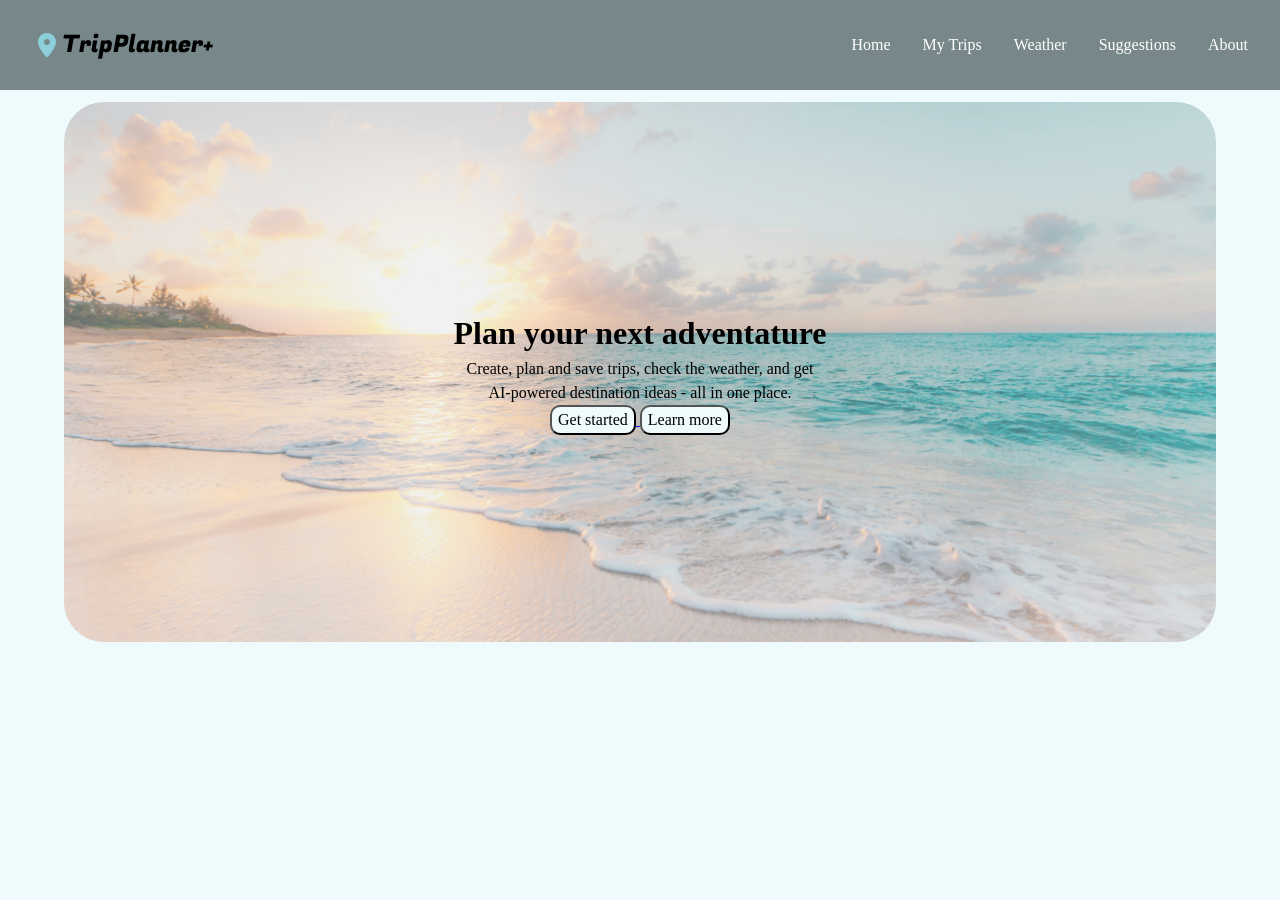
==== index.html @ 87d730d6 "initial structure" ====
<!DOCTYPE html>
<html lang="en">
<head>
    <meta charset="UTF-8">
    <meta name="viewport" content="width=device-width, initial-scale=1.0">
    <link rel="stylesheet" href="static/css/reset.css">
    <link rel="stylesheet" href="static/css/style.css">
    <link rel="stylesheet" href="static/css/index.css">
    <link rel="preconnect" href="https://fonts.googleapis.com">
<link rel="preconnect" href="https://fonts.gstatic.com" crossorigin>
<link href="https://fonts.googleapis.com/css2?family=Fugaz+One&family=Jersey+10&display=swap" rel="stylesheet">
    <script src="static/jss/script.js"></script>
    <title>Document</title>
</head>
<body>
    <header>
        <div>
            <img src="/static/imgs/location-dot-solid-full (1).svg" alt="">
            <h2>TripPlanner+</h2>
        </div>
        <nav>
            <a href="/index.html">Home</a>
            <a href="/trips.html">My Trips</a>
            <a href="/weather.html">Weather</a>
            <a href="/suggestions.html">Suggestions</a>
            <a href="/about.html">About</a>
        </nav>
    </header>
    <main>
        <div id="introduction">
            <div>
                <h1>Plan your next adventature</h1>
                <p>
                    Create, plan and save trips, check the weather, and get <br> AI-powered destination ideas - all in one place.
                </p>
                <nav>
                    <a href="trips.html">
                        <button>Get started</button>
                    </a>
                    <a href="about.html"><button>Learn more</button></a>
                </nav>
            </div>
        </div>

    </main>
    <footer>

    </footer>
</body>
</html>
---- static/css/style.css ----
:root{
    --primary: #8CCFDA;
    --secondary: #77878A;
    --ternary: #EEFAFC;
}
body{
    background-color: var(--ternary);
}
main{
    display: flex;
    flex-direction: column;
    align-items: center;
    padding-top: 8%;
}
header{
    background-color: var(--secondary);
    width: 100%;
    position: fixed;
    height: 10%;
    display: flex;
    flex-direction: row;
    align-items: center;
    justify-content: space-between;
    padding: 0 2rem;
}
header div{
    display: flex;
    flex-direction: row;
}
header h2{
  font-family: "Fugaz One", sans-serif;
  font-weight: 400;
  font-style: normal;
}
header img {
    width: 30px;
    color: var(--primary);
}
header nav {
    display: flex;
    gap: 2rem;
}
header nav a {
    color: white;
    text-decoration: none;
}
---- static/css/index.css ----
:root{
    --primary: #8CCFDA;
    --secondary: #77878A;
    --ternary: #EEFAFC;
}
#introduction{
    width: 90%;
    height: 60vh;
    display: flex;
    align-items: center;
    background-image: linear-gradient(rgba(255,255,255,0.3), rgba(255,255,255,0.3)), url(/static/imgs/sean-oulashin-KMn4VEeEPR8-unsplash.jpg);
    background-size: cover;
    background-position: center;
    border-radius: 40px;
    justify-content: center;
    text-align: center;

}
#introduction button{
    border-radius: 10px;
    background-color: var(--ternary);
}
#introduction nav{
    gap: 2rem;
}
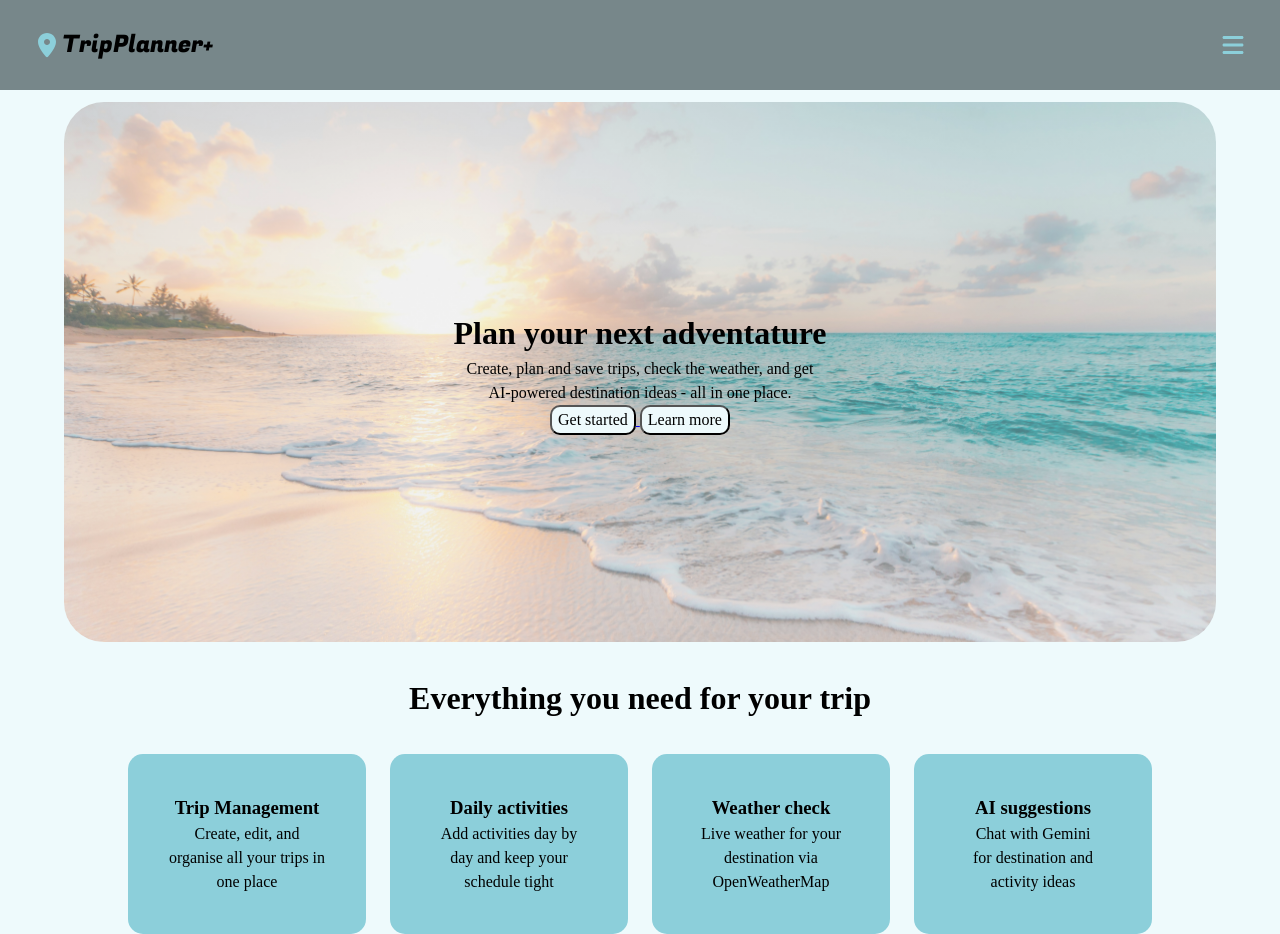
==== commit b4eda55e: "added to main page" ====
--- a/index.html
+++ b/index.html
@@ -1,5 +1,6 @@
 <!DOCTYPE html>
 <html lang="en">
+
 <head>
     <meta charset="UTF-8">
     <meta name="viewport" content="width=device-width, initial-scale=1.0">
@@ -7,31 +8,35 @@
     <link rel="stylesheet" href="static/css/style.css">
     <link rel="stylesheet" href="static/css/index.css">
     <link rel="preconnect" href="https://fonts.googleapis.com">
-<link rel="preconnect" href="https://fonts.gstatic.com" crossorigin>
-<link href="https://fonts.googleapis.com/css2?family=Fugaz+One&family=Jersey+10&display=swap" rel="stylesheet">
+    <link rel="preconnect" href="https://fonts.gstatic.com" crossorigin>
+    <link href="https://fonts.googleapis.com/css2?family=Fugaz+One&family=Jersey+10&display=swap" rel="stylesheet">
     <script src="static/jss/script.js"></script>
     <title>Document</title>
 </head>
+
 <body>
     <header>
         <div>
             <img src="/static/imgs/location-dot-solid-full (1).svg" alt="">
             <h2>TripPlanner+</h2>
         </div>
-        <nav>
-            <a href="/index.html">Home</a>
-            <a href="/trips.html">My Trips</a>
-            <a href="/weather.html">Weather</a>
-            <a href="/suggestions.html">Suggestions</a>
-            <a href="/about.html">About</a>
-        </nav>
+        <div class="dropdown">
+            <img src="/static/imgs/bars-solid-full (1).svg" alt="Menu" id="menu-icon" class="menu-icon">
+            <nav id="dropdown-menu" class="dropdown-content">
+                <a href="/index.html">Home</a>
+                <a href="/trips.html">My Trips</a>
+                <a href="/weather.html">Weather</a>
+                <a href="/about.html">About</a>
+            </nav>
+        </div>
     </header>
     <main>
         <div id="introduction">
             <div>
                 <h1>Plan your next adventature</h1>
                 <p>
-                    Create, plan and save trips, check the weather, and get <br> AI-powered destination ideas - all in one place.
+                    Create, plan and save trips, check the weather, and get <br> AI-powered destination ideas - all in
+                    one place.
                 </p>
                 <nav>
                     <a href="trips.html">
@@ -41,10 +46,38 @@
                 </nav>
             </div>
         </div>
+        <h1 id="top">Everything you need for your trip</h1>
+        <div id="features-grid">
+            <div class="feature-card">
+                <h3>Trip Management</h3>
+                <p>
+                    Create, edit, and organise all your trips in one place
+                </p>
+            </div>
+            <div class="feature-card">
+                <h3>
+                    Daily activities
+                </h3>
+                <p>
+                    Add activities day by day and keep your schedule tight
+                </p>
+            </div>
+            <div class="feature-card">
+                <h3>
+                    Weather check
+                </h3>
+                <p>Live weather for your destination via OpenWeatherMap</p>
+            </div>
+            <div class="feature-card">
+                <h3>AI suggestions</h3>
+                <p>Chat with Gemini for destination and activity ideas</p>
+            </div>
+        </div>
 
     </main>
     <footer>
 
     </footer>
 </body>
+
 </html>
--- a/static/css/style.css
+++ b/static/css/style.css
@@ -36,11 +36,40 @@
     width: 30px;
     color: var(--primary);
 }
-header nav {
+.dropdown {
+    position: relative;
+    display: inline-block;
+}
+
+.menu-icon {
+    cursor: pointer;
+    transition: transform 0.3s ease;
+}
+
+.rotate-90 {
+    transform: rotate(90deg);
+}
+
+.dropdown-content {
+    display: none;
+    position: absolute;
+    right: 0;
+    top: 150%;
+    background-color: var(--secondary);
+    min-width: 160px;
+    box-shadow: 0px 8px 16px 0px rgba(0,0,0,0.2);
+    border-radius: 5px;
+    z-index: 1;
+    flex-direction: column;
+    padding: 1rem;
+    gap: 1rem;
+}
+
+.dropdown-content.show {
     display: flex;
-    gap: 2rem;
 }
-header nav a {
+
+.dropdown-content a {
     color: white;
     text-decoration: none;
 }
--- a/static/css/index.css
+++ b/static/css/index.css
@@ -1,14 +1,15 @@
-:root{
+:root {
     --primary: #8CCFDA;
     --secondary: #77878A;
     --ternary: #EEFAFC;
 }
-#introduction{
+
+#introduction {
     width: 90%;
     height: 60vh;
     display: flex;
     align-items: center;
-    background-image: linear-gradient(rgba(255,255,255,0.3), rgba(255,255,255,0.3)), url(/static/imgs/sean-oulashin-KMn4VEeEPR8-unsplash.jpg);
+    background-image: linear-gradient(rgba(255, 255, 255, 0.3), rgba(255, 255, 255, 0.3)), url(/static/imgs/sean-oulashin-KMn4VEeEPR8-unsplash.jpg);
     background-size: cover;
     background-position: center;
     border-radius: 40px;
@@ -16,10 +17,31 @@
     text-align: center;
 
 }
-#introduction button{
+
+#introduction button {
     border-radius: 10px;
     background-color: var(--ternary);
 }
-#introduction nav{
+
+#introduction nav {
     gap: 2rem;
+}
+
+#features-grid {
+    width: 80%;
+    margin-top: 2rem;
+    display: grid;
+    grid-template-columns: repeat(4, 1fr);
+    gap: 1.5rem;
+}
+
+.feature-card {
+    background-color: var(--primary);
+    border-radius: 15px;
+    padding: 2.5rem;
+    text-align: center;
+}
+
+#top {
+    margin-top: 2rem;
 }
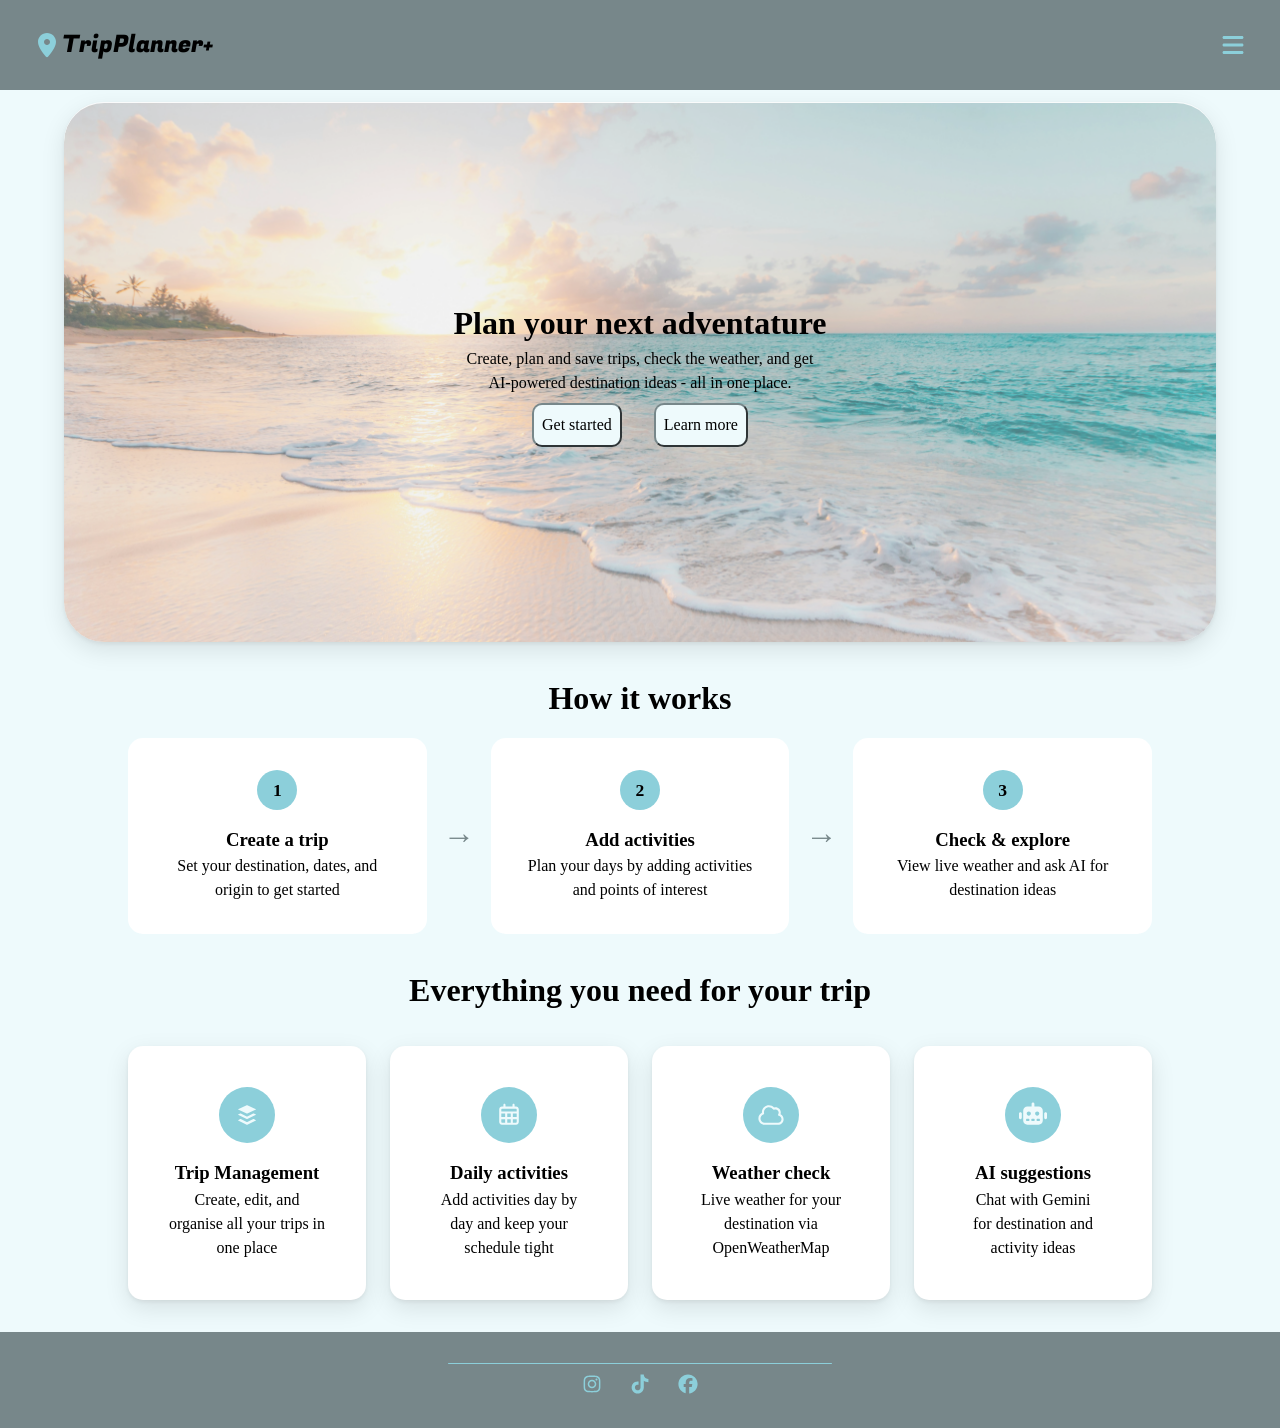
==== commit c15b866c: "about final version" ====
--- a/index.html
+++ b/index.html
@@ -46,29 +46,53 @@
                 </nav>
             </div>
         </div>
+        <h1 id="top">How it works</h1>
+        <div id="how-it-works">
+            <div class="step">
+                <div class="step-number">1</div>
+                <h3>Create a trip</h3>
+                <p>Set your destination, dates, and origin to get started</p>
+            </div>
+            <div class="step-arrow">→</div>
+            <div class="step">
+                <div class="step-number">2</div>
+                <h3>Add activities</h3>
+                <p>Plan your days by adding activities and points of interest</p>
+            </div>
+            <div class="step-arrow">→</div>
+            <div class="step">
+                <div class="step-number">3</div>
+                <h3>Check & explore</h3>
+                <p>View live weather and ask AI for destination ideas</p>
+            </div>
+        </div>
         <h1 id="top">Everything you need for your trip</h1>
         <div id="features-grid">
             <div class="feature-card">
+                <div class="card-icon">
+                    <img src="/static/imgs/buffer-brands-solid-full.svg" alt="">
+                </div>
                 <h3>Trip Management</h3>
-                <p>
-                    Create, edit, and organise all your trips in one place
-                </p>
+                <p>Create, edit, and organise all your trips in one place</p>
             </div>
             <div class="feature-card">
-                <h3>
-                    Daily activities
-                </h3>
-                <p>
-                    Add activities day by day and keep your schedule tight
-                </p>
+                <div class="card-icon">
+                    <img src="/static/imgs/calendar-days-regular-full.svg" alt="">
+                </div>
+                <h3>Daily activities</h3>
+                <p>Add activities day by day and keep your schedule tight</p>
             </div>
             <div class="feature-card">
-                <h3>
-                    Weather check
-                </h3>
+                <div class="card-icon">
+                    <img src="/static/imgs/cloud-regular-full.svg" alt="">
+                </div>
+                <h3>Weather check</h3>
                 <p>Live weather for your destination via OpenWeatherMap</p>
             </div>
             <div class="feature-card">
+                <div class="card-icon">
+                    <img src="/static/imgs/robot-solid-full.svg" alt="">
+                </div>
                 <h3>AI suggestions</h3>
                 <p>Chat with Gemini for destination and activity ideas</p>
             </div>
@@ -76,6 +100,12 @@
 
     </main>
     <footer>
+        <hr/>
+        <nav id="nav-footer">
+            <a href="/about.html"><img src="/static/imgs/instagram-brands-solid-full.svg" alt=""></a>
+            <a href="/about.html"><img src="/static/imgs/tiktok-brands-solid-full.svg" alt=""></a>
+            <a href="/about.html"><img src="/static/imgs/facebook-brands-solid-full.svg" alt=""></a>
+        </nav>
 
     </footer>
 </body>
--- a/static/css/style.css
+++ b/static/css/style.css
@@ -39,6 +39,7 @@
 .dropdown {
     position: relative;
     display: inline-block;
+    color: var(--primary);
 }
 
 .menu-icon {
@@ -54,8 +55,9 @@
     display: none;
     position: absolute;
     right: 0;
-    top: 150%;
+    top: 170%;
     background-color: var(--secondary);
+    color: var(--primary);
     min-width: 160px;
     box-shadow: 0px 8px 16px 0px rgba(0,0,0,0.2);
     border-radius: 5px;
@@ -70,6 +72,37 @@
 }
 
 .dropdown-content a {
-    color: white;
+    color: var(--ternary);
     text-decoration: none;
+}
+footer {
+    margin-top: 2rem;
+    background-color: var(--secondary);
+    width: 100%;
+    height: 6rem;
+    display: flex;
+    align-items: center;
+    justify-content: center;
+    flex-direction: column;
+
+}
+hr {
+    display: block;
+    width: 30%;
+    height: 0.1rem;
+    border: 0;
+    border-top: 0.1rem solid var(--primary);
+    align-self: center;
+    border-radius: 15px;
+}
+#nav-footer {
+    margin-top: 0.5rem;
+    display: flex;
+    justify-content: center;
+    flex-direction: row;
+    gap: 1.5rem;
+}
+
+#nav-footer a img {
+    width: 1.5rem;
 }
--- a/static/css/index.css
+++ b/static/css/index.css
@@ -15,12 +15,25 @@
     border-radius: 40px;
     justify-content: center;
     text-align: center;
+        box-shadow:
+        0 2px 4px rgba(0, 0, 0, 0.06),
+        0 8px 24px rgba(0, 0, 0, 0.10);
+    border-top: 1px solid rgba(255, 255, 255, 0.9);
 
 }
 
 #introduction button {
     border-radius: 10px;
     background-color: var(--ternary);
+    padding: 0.5rem;
+    border-color: var(--secondary);
+}
+#introduction nav{
+    margin-top: 0.5rem;
+    display: flex;
+    justify-content: center;
+    gap: 1rem;
+
 }
 
 #introduction nav {
@@ -36,12 +49,78 @@
 }
 
 .feature-card {
-    background-color: var(--primary);
+    background-color: white;
+    background-size: cover;
+    background-position: center;
+    justify-content: center;
+    text-align: center;
     border-radius: 15px;
     padding: 2.5rem;
     text-align: center;
+    box-shadow:
+        0 2px 4px rgba(0, 0, 0, 0.06),
+        0 8px 24px rgba(0, 0, 0, 0.10);
+    border-top: 1px solid rgba(255, 255, 255, 0.9);
+    transition: transform 0.2s ease, box-shadow 0.2s ease;
+}
+
+.feature-card:hover {
+    transform: translateY(-6px);
+    box-shadow:
+        0 4px 8px rgba(0, 0, 0, 0.08),
+        0 18px 40px rgba(0, 0, 0, 0.15);
 }
 
 #top {
     margin-top: 2rem;
+}
+
+#how-it-works {
+    width: 80%;
+    display: flex;
+    align-items: center;
+    justify-content: center;
+    gap: 1rem;
+    margin-top: 1rem;
+}
+
+.step {
+    background-color: white;
+    border-radius: 15px;
+    padding: 2rem;
+    text-align: center;
+    flex: 1;
+}
+
+.step-number {
+    background-color: var(--primary);
+    border-radius: 50%;
+    width: 40px;
+    height: 40px;
+    display: flex;
+    align-items: center;
+    justify-content: center;
+    margin: 0 auto 1rem;
+    font-size: 1.1rem;
+    font-weight: bold;
+}
+
+.step-arrow {
+    font-size: 2rem;
+    color: var(--secondary);
+}
+
+.card-icon {
+    background-color: var(--primary);
+    border-radius: 50%;
+    width: 56px;
+    height: 56px;
+    display: flex;
+    align-items: center;
+    justify-content: center;
+    margin: 0 auto 1rem;
+}
+
+.card-icon img {
+    width: 28px;
 }
